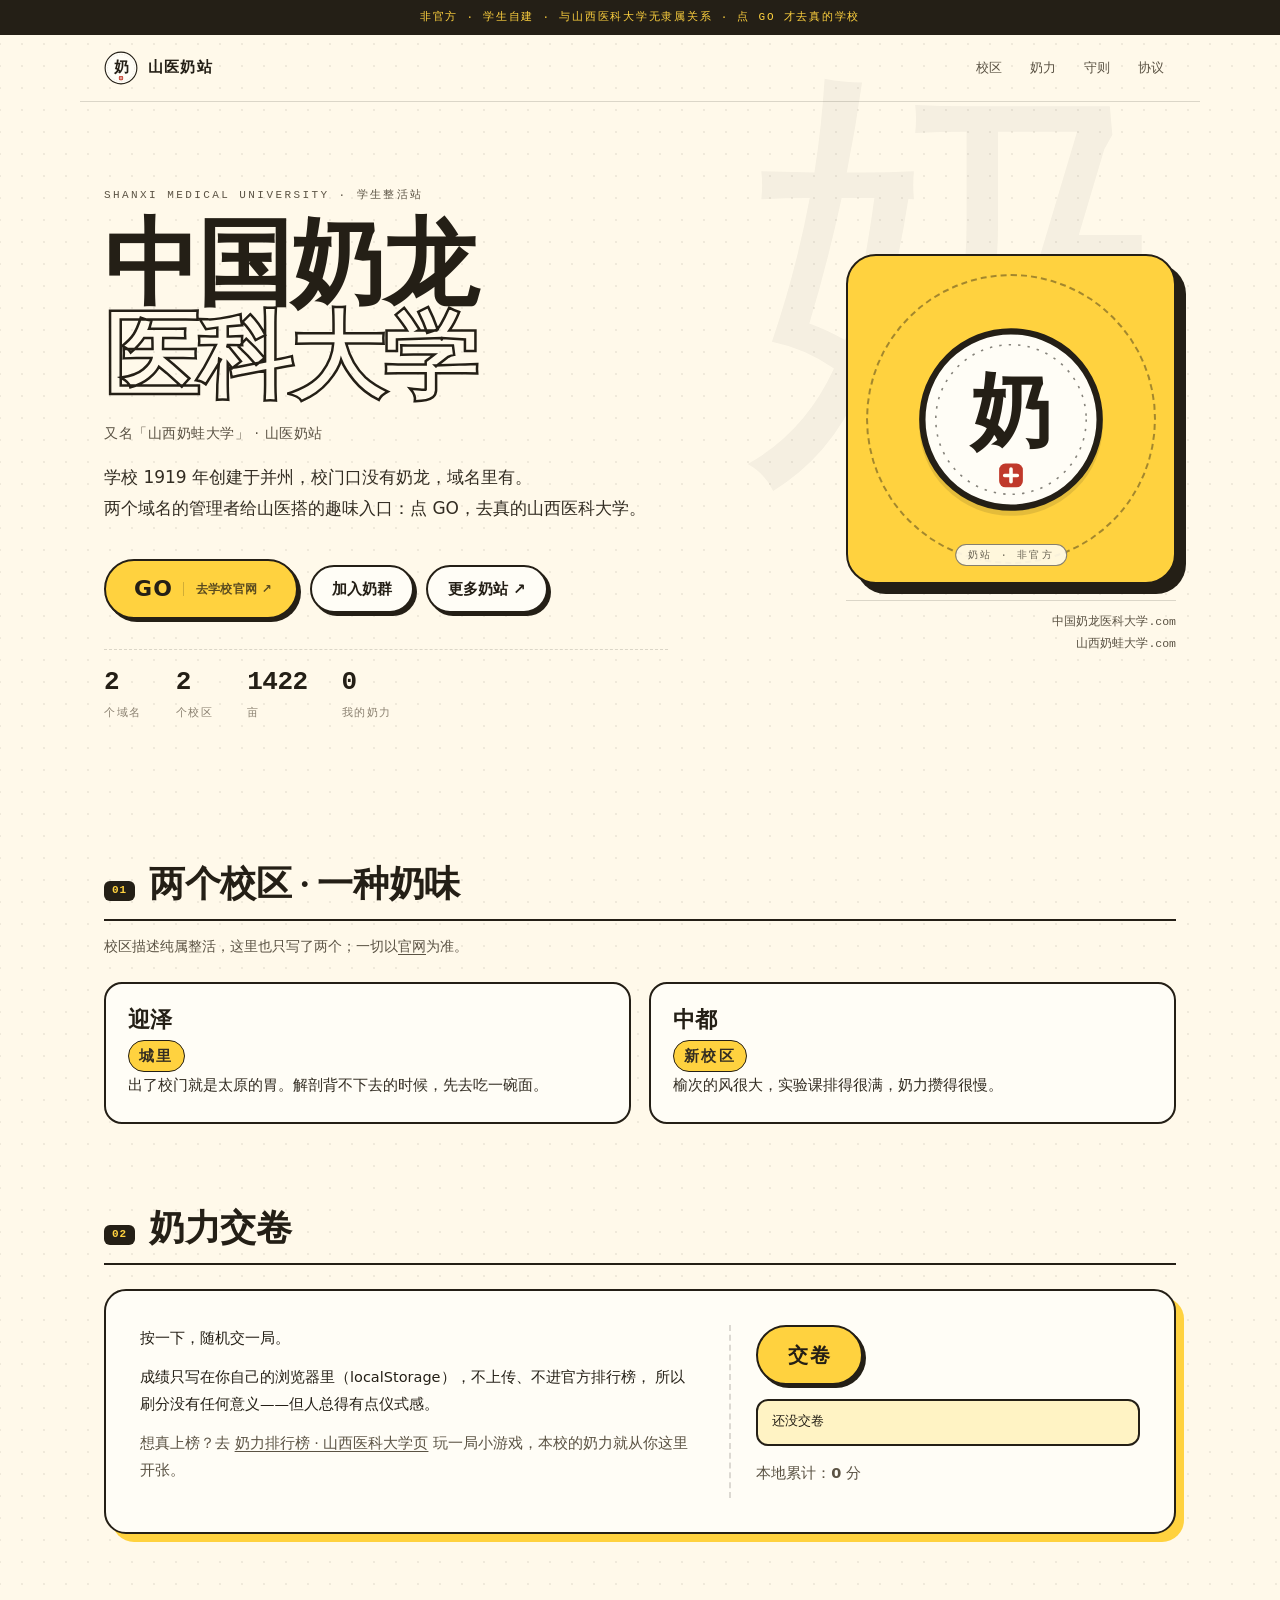
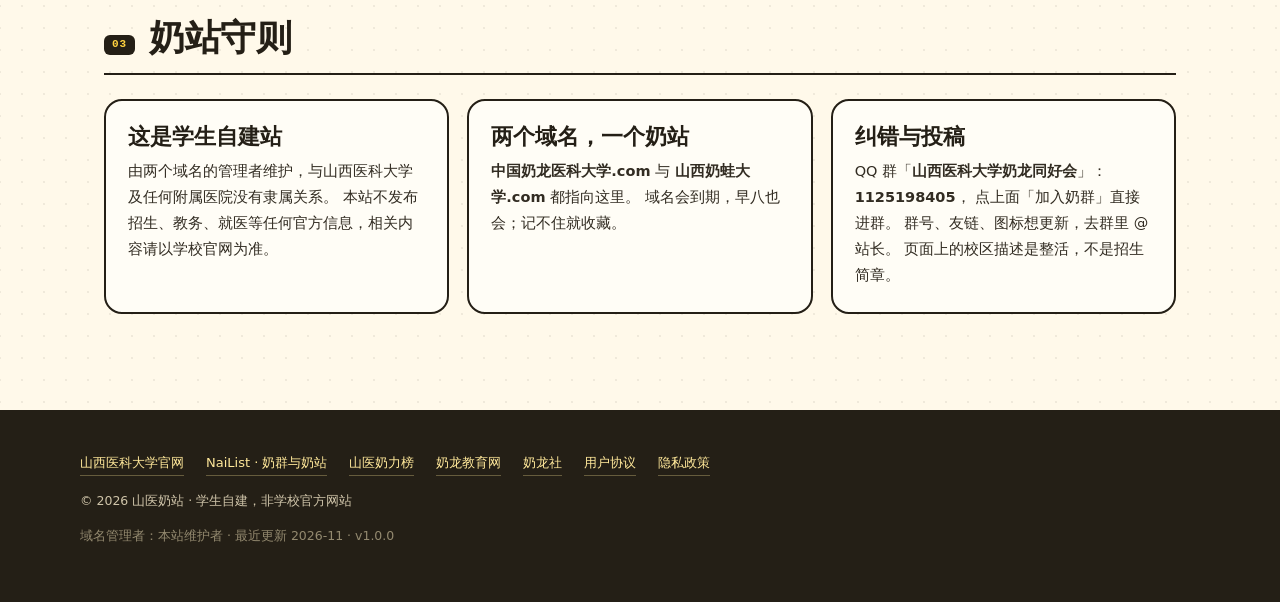
==== index.html @ efa0ead9 "feat: 山医奶站首版（非官方奶龙大学落地页 + CF Pages 自动部署）" ====
<!doctype html>
<html lang="zh-CN">
<head>
  <meta charset="utf-8">
  <meta name="viewport" content="width=device-width, initial-scale=1">
  <title>中国奶龙医科大学 · 山医奶站（非官方）</title>
  <meta name="description" content="山医奶站：中国奶龙医科大学.com 与 山西奶蛙大学.com 两个域名的趣味入口。学生自建、非官方；点 GO 进入山西医科大学官网。">
  <meta name="theme-color" content="#ffd23f">
  <meta property="og:type" content="website">
  <meta property="og:title" content="中国奶龙医科大学 · 山医奶站">
  <meta property="og:description" content="非官方 · 学生自建。两个域名，一个奶站；点 GO 去真的山西医科大学。">
  <link rel="canonical" href="https://xn--fiq06jptdmvcili3hmr1fyf9c.com/">
  <link rel="icon" href="assets/favicon.svg" type="image/svg+xml">
  <link rel="stylesheet" href="assets/styles.css">
</head>
<body>
  <a class="skip" href="#main">跳到正文</a>

  <p class="ribbon">非官方 · 学生自建 · 与山西医科大学无隶属关系 · 点 GO 才去真的学校</p>

  <header class="masthead">
    <a class="brand" href="index.html">
      <img src="assets/mark.svg" alt="" width="40" height="40">
      <span>山医奶站</span>
    </a>
    <nav class="nav" aria-label="站内导航">
      <a href="#campuses">校区</a>
      <a href="#milk">奶力</a>
      <a href="#rules">守则</a>
      <a href="terms.html">协议</a>
    </nav>
  </header>

  <main id="main">
    <section class="hero">
      <div class="hero-copy">
        <p class="eyebrow">SHANXI MEDICAL UNIVERSITY · 学生整活站</p>
        <h1>
          中国奶龙
          <span class="outline">医科大学</span>
        </h1>
        <p class="aka">又名「山西奶蛙大学」 · 山医奶站</p>
        <p class="lede">
          学校 1919 年创建于并州，校门口没有奶龙，域名里有。<br>
          两个域名的管理者给山医搭的趣味入口：点 GO，去真的山西医科大学。
        </p>

        <div class="cta-row">
          <a class="btn btn-go" href="https://www.sxmu.edu.cn/" target="_blank" rel="noopener noreferrer">
            GO
            <span>去学校官网 ↗</span>
          </a>
          <button class="btn" id="join-group" type="button">加入奶群</button>
          <a class="btn" href="https://nai.amoe.cc/" target="_blank" rel="noopener noreferrer">更多奶站 ↗</a>
        </div>

        <ul class="stats">
          <li><b>2</b><span>个域名</span></li>
          <li><b>2</b><span>个校区</span></li>
          <li><b>1422</b><span>亩</span></li>
          <li><b id="milk-total">0</b><span>我的奶力</span></li>
        </ul>
      </div>

      <div class="hero-art">
        <button class="seal-card" id="seal" type="button" aria-label="按一下印章，奶龙出没">
          <span class="seal-ring" aria-hidden="true"></span>
          <img src="assets/mark.svg" alt="山医奶站印章" width="180" height="180">
          <span class="seal-caption">奶站 · 非官方</span>
        </button>
        <p class="art-note">
          中国奶龙医科大学.com<br>
          山西奶蛙大学.com
        </p>
      </div>
    </section>

    <section class="section" id="campuses">
      <h2 class="sec-head"><span class="num">01</span> 两个校区 · 一种奶味</h2>
      <p class="sec-note">校区描述纯属整活，这里也只写了两个；一切以<a href="https://www.sxmu.edu.cn/" target="_blank" rel="noopener noreferrer">官网</a>为准。</p>

      <div class="cards two">
        <article class="card">
          <h3>迎泽</h3>
          <p class="card-tag">城里</p>
          <p>出了校门就是太原的胃。解剖背不下去的时候，先去吃一碗面。</p>
        </article>
        <article class="card">
          <h3>中都</h3>
          <p class="card-tag">新校区</p>
          <p>榆次的风很大，实验课排得很满，奶力攒得很慢。</p>
        </article>
      </div>
    </section>

    <section class="section" id="milk">
      <h2 class="sec-head"><span class="num">02</span> 奶力交卷</h2>

      <div class="game">
        <div class="game-copy">
          <p class="game-title">按一下，随机交一局。</p>
          <p>
            成绩只写在你自己的浏览器里（localStorage），不上传、不进官方排行榜，
            所以刷分没有任何意义——但人总得有点仪式感。
          </p>
          <p class="fine">
            想真上榜？去 <a href="https://naiwa.win/s/32" target="_blank" rel="noopener noreferrer">奶力排行榜 · 山西医科大学页</a>
            玩一局小游戏，本校的奶力就从你这里开张。
          </p>
        </div>
        <div class="game-panel">
          <button class="btn btn-submit" id="submit-milk" type="button">交卷</button>
          <output class="milk-out" id="milk-result" aria-live="polite">还没交卷</output>
          <p class="fine">本地累计：<b id="milk-local">0</b> 分</p>
        </div>
      </div>
    </section>

    <section class="section" id="rules">
      <h2 class="sec-head"><span class="num">03</span> 奶站守则</h2>

      <div class="cards three">
        <article class="card">
          <h3>这是学生自建站</h3>
          <p>
            由两个域名的管理者维护，与山西医科大学及任何附属医院没有隶属关系。
            本站不发布招生、教务、就医等任何官方信息，相关内容请以学校官网为准。
          </p>
        </article>
        <article class="card">
          <h3>两个域名，一个奶站</h3>
          <p>
            <b>中国奶龙医科大学.com</b> 与 <b>山西奶蛙大学.com</b> 都指向这里。
            域名会到期，早八也会；记不住就收藏。
          </p>
        </article>
        <article class="card">
          <h3>纠错与投稿</h3>
          <p>
            QQ 群「<b>山西医科大学奶龙同好会</b>」：<b>1125198405</b>，
            点上面<span class="nowrap">「加入奶群」</span>直接进群。
            群号、友链、图标想更新，去群里 @ 站长。
            页面上的校区描述是整活，不是招生简章。
          </p>
        </article>
      </div>
    </section>
  </main>

  <footer class="footer">
    <div class="footer-inner">
      <div class="footer-links">
        <a href="https://www.sxmu.edu.cn/" target="_blank" rel="noopener noreferrer">山西医科大学官网</a>
        <a href="https://nai.amoe.cc/" target="_blank" rel="noopener noreferrer">NaiList · 奶群与奶站</a>
        <a href="https://naiwa.win/s/32" target="_blank" rel="noopener noreferrer">山医奶力榜</a>
        <a href="https://xn--yuso0z33ulibdy3f.com/" target="_blank" rel="noopener noreferrer">奶龙教育网</a>
        <a href="https://xn--yuso35evj0a.com/" target="_blank" rel="noopener noreferrer">奶龙社</a>
        <a href="terms.html">用户协议</a>
        <a href="privacy.html">隐私政策</a>
      </div>
      <p class="footer-line">
        © <span id="year">2026</span> 山医奶站 · 学生自建，非学校官方网站
      </p>
      <p class="footer-line dim">
        域名管理者：本站维护者 · 最近更新 2026-11 · v1.0.0
      </p>
    </div>
  </footer>

  <div class="toast" id="toast" role="status" aria-live="polite"></div>
  <script src="assets/app.js" defer></script>
</body>
</html>
---- assets/styles.css ----
/* ==========================================================================
   山医奶站 · styles
   无外部依赖：字体走系统栈，图标全是内联 SVG / 文本
   ========================================================================== */

:root {
  --ink: #241f16;
  --ink-2: #5b5344;
  --ink-3: #8a8070;
  --cream: #fff9ea;
  --paper: #fffdf6;
  --yellow: #ffd23f;
  --yellow-2: #ffc21a;
  --seal: #c0392b;
  --line: rgba(36, 31, 22, 0.16);

  --font-sans: system-ui, -apple-system, "PingFang SC", "Microsoft YaHei",
    "Noto Sans SC", "Source Han Sans SC", sans-serif;
  --font-display: "Songti SC", "Noto Serif SC", "Source Han Serif SC", "SimSun",
    Georgia, serif;
  --font-mono: "SFMono-Regular", ui-monospace, "Cascadia Mono", Consolas,
    "Liberation Mono", monospace;

  --page: 1120px;
  --pad: clamp(18px, 4vw, 24px);
}

*,
*::before,
*::after {
  box-sizing: border-box;
}

html {
  scroll-behavior: smooth;
}

body {
  display: flex;
  flex-direction: column;
  min-height: 100vh;
  min-height: 100dvh;
  margin: 0;
  background-color: var(--cream);
  background-image: radial-gradient(rgba(36, 31, 22, 0.07) 1px, transparent 1px);
  background-size: 22px 22px;
  background-position: -11px -11px;
  color: var(--ink);
  font-family: var(--font-sans);
  font-size: 16px;
  line-height: 1.7;
  -webkit-font-smoothing: antialiased;
  text-rendering: optimizeLegibility;
}

main {
  flex: 1 0 auto;
}

::selection {
  background: var(--yellow);
  color: var(--ink);
}

img {
  max-width: 100%;
  height: auto;
  display: block;
}

a {
  color: inherit;
}

:focus-visible {
  outline: 3px solid var(--ink);
  outline-offset: 3px;
  border-radius: 6px;
}

.skip {
  position: absolute;
  top: -70px;
  left: 12px;
  z-index: 100;
  padding: 10px 18px;
  border-radius: 0 0 12px 12px;
  background: var(--ink);
  color: var(--yellow);
  font-size: 14px;
  text-decoration: none;
  transition: top 0.18s ease;
}

.skip:focus {
  top: 0;
}

/* ---------- 顶部条 ---------- */

.ribbon {
  margin: 0;
  padding: 9px var(--pad);
  background: var(--ink);
  color: var(--yellow);
  font-family: var(--font-mono);
  font-size: 11px;
  letter-spacing: 0.16em;
  text-align: center;
  line-height: 1.5;
}

/* ---------- 站头 ---------- */

.masthead {
  display: flex;
  align-items: center;
  justify-content: space-between;
  gap: 16px;
  flex-wrap: wrap;
  width: 100%;
  max-width: var(--page);
  margin: 0 auto;
  padding: 16px var(--pad);
  border-bottom: 1px solid var(--line);
}

.masthead-doc {
  max-width: 780px;
}

.brand {
  display: inline-flex;
  align-items: center;
  gap: 10px;
  font-weight: 700;
  letter-spacing: 0.08em;
  text-decoration: none;
  font-size: 15px;
}

.brand img {
  width: 34px;
  height: 34px;
}

.nav {
  display: flex;
  gap: 4px;
  flex-wrap: wrap;
  font-size: 13px;
}

.nav a {
  padding: 6px 12px;
  border-radius: 999px;
  text-decoration: none;
  color: var(--ink-2);
  transition: background 0.15s ease, color 0.15s ease;
}

.nav a:hover {
  background: rgba(36, 31, 22, 0.07);
  color: var(--ink);
}

/* ---------- Hero ---------- */

.hero {
  position: relative;
  display: grid;
  grid-template-columns: minmax(0, 1.12fr) minmax(0, 0.88fr);
  gap: clamp(28px, 5vw, 64px);
  align-items: center;
  max-width: var(--page);
  margin: 0 auto;
  padding: clamp(44px, 7vw, 84px) var(--pad) clamp(36px, 5vw, 56px);
  isolation: isolate;
}

.hero::before {
  content: "奶";
  position: absolute;
  right: 2%;
  top: -6%;
  z-index: -1;
  font-family: var(--font-display);
  font-size: clamp(220px, 34vw, 460px);
  line-height: 1;
  color: rgba(36, 31, 22, 0.045);
  pointer-events: none;
  user-select: none;
}

.eyebrow {
  margin: 0;
  font-family: var(--font-mono);
  font-size: 11px;
  letter-spacing: 0.22em;
  color: var(--ink-2);
}

h1 {
  margin: 14px 0 0;
  font-family: var(--font-display);
  font-weight: 700;
  font-size: clamp(46px, 7.4vw, 96px);
  line-height: 0.98;
  letter-spacing: -0.02em;
}

.outline {
  display: block;
  -webkit-text-stroke: 2.5px var(--ink);
  color: transparent;
}

@supports not (-webkit-text-stroke: 1px black) {
  .outline {
    color: var(--ink);
  }
}

.aka {
  margin: 18px 0 0;
  font-size: 14px;
  letter-spacing: 0.04em;
  color: var(--ink-2);
}

.lede {
  margin: 16px 0 0;
  max-width: 37em;
  font-size: clamp(15px, 1.6vw, 17px);
  line-height: 1.85;
  color: #322c22;
  text-wrap: pretty;
}

.cta-row {
  display: flex;
  flex-wrap: wrap;
  align-items: center;
  gap: 12px;
  margin-top: clamp(24px, 4vw, 34px);
}

/* ---------- 按钮 ---------- */

.btn {
  display: inline-flex;
  align-items: center;
  gap: 10px;
  padding: 13px 20px;
  border: 2px solid var(--ink);
  border-radius: 999px;
  background: var(--paper);
  color: var(--ink);
  font: inherit;
  font-weight: 700;
  font-size: 15px;
  line-height: 1.2;
  text-decoration: none;
  cursor: pointer;
  box-shadow: 3px 3px 0 var(--ink);
  transition: transform 0.16s ease, box-shadow 0.16s ease, background 0.16s ease;
}

.btn:hover {
  transform: translate(-1px, -1px);
  box-shadow: 5px 5px 0 var(--ink);
  background: #fff;
}

.btn:active {
  transform: translate(2px, 2px);
  box-shadow: 1px 1px 0 var(--ink);
}

.btn-go {
  padding: 15px 24px 15px 28px;
  background: var(--yellow);
  font-size: 22px;
  letter-spacing: 0.05em;
}

.btn-go span {
  padding-left: 12px;
  border-left: 1px solid rgba(36, 31, 22, 0.28);
  font-size: 12px;
  font-weight: 600;
  letter-spacing: 0.02em;
  opacity: 0.75;
}

.btn-go:hover {
  background: var(--yellow-2);
}

/* ---------- 数据条 ---------- */

.stats {
  display: flex;
  flex-wrap: wrap;
  gap: 12px 34px;
  margin: 30px 0 0;
  padding: 18px 0 0;
  list-style: none;
  border-top: 1px dashed var(--line);
}

.stats b {
  display: block;
  font-family: var(--font-mono);
  font-size: 26px;
  line-height: 1.1;
  letter-spacing: -0.02em;
}

.stats span {
  font-size: 11px;
  letter-spacing: 0.14em;
  color: var(--ink-3);
}

/* ---------- 印章 ---------- */

.hero-art {
  display: grid;
  justify-items: end;
  gap: 16px;
}

.seal-card {
  position: relative;
  display: grid;
  place-items: center;
  width: 100%;
  max-width: 330px;
  aspect-ratio: 1;
  padding: 0;
  overflow: hidden;
  border: 2px solid var(--ink);
  border-radius: 30px;
  background: var(--yellow);
  box-shadow: 10px 10px 0 var(--ink);
  cursor: pointer;
  transition: transform 0.2s ease, box-shadow 0.2s ease;
}

.seal-card:hover {
  transform: translate(-2px, -2px) rotate(-0.6deg);
  box-shadow: 13px 13px 0 var(--ink);
}

.seal-card:active {
  transform: translate(4px, 4px);
  box-shadow: 6px 6px 0 var(--ink);
}

.seal-ring {
  position: absolute;
  inset: 18px;
  border: 2px dashed rgba(36, 31, 22, 0.42);
  border-radius: 50%;
  animation: spin 28s linear infinite;
}

.seal-card img {
  position: relative;
  z-index: 1;
  width: 58%;
  filter: drop-shadow(0 5px 0 rgba(36, 31, 22, 0.12));
  transition: transform 0.3s ease;
}

.seal-card:hover img {
  transform: rotate(-4deg) scale(1.04);
}

.seal-caption {
  position: absolute;
  bottom: 16px;
  left: 50%;
  transform: translateX(-50%);
  padding: 3px 12px;
  border: 1.5px solid rgba(36, 31, 22, 0.55);
  border-radius: 999px;
  background: rgba(255, 250, 234, 0.92);
  text-align: center;
  font-family: var(--font-mono);
  font-size: 10px;
  letter-spacing: 0.22em;
  white-space: nowrap;
  color: rgba(36, 31, 22, 0.7);
}

.art-note {
  width: 100%;
  max-width: 330px;
  margin: 0;
  padding-top: 10px;
  border-top: 1px solid var(--line);
  font-family: var(--font-mono);
  font-size: 11.5px;
  line-height: 1.9;
  color: var(--ink-2);
  text-align: right;
  word-break: break-all;
}

/* ---------- 区块 ---------- */

.section {
  max-width: var(--page);
  margin: 0 auto;
  padding: clamp(46px, 7vw, 82px) var(--pad) 0;
}

.sec-head {
  display: flex;
  align-items: baseline;
  gap: 14px;
  margin: 0;
  padding-bottom: 12px;
  border-bottom: 2px solid var(--ink);
  font-family: var(--font-display);
  font-size: clamp(24px, 3.2vw, 36px);
  line-height: 1.25;
  letter-spacing: -0.01em;
}

.num {
  flex: none;
  padding: 3px 8px;
  border-radius: 6px;
  background: var(--ink);
  color: var(--yellow);
  font-family: var(--font-mono);
  font-size: 11px;
  letter-spacing: 0.08em;
  transform: translateY(-3px);
}

.sec-note {
  margin: 14px 0 0;
  font-size: 13.5px;
  color: var(--ink-2);
}

.sec-note a {
  text-decoration: underline;
  text-underline-offset: 3px;
}

.nowrap {
  white-space: nowrap;
}

.cards {
  display: grid;
  gap: 18px;
  margin-top: 24px;
}

.three {
  grid-template-columns: repeat(auto-fit, minmax(228px, 1fr));
}

.two {
  grid-template-columns: repeat(2, minmax(0, 1fr));
}

@media (max-width: 620px) {
  .two {
    grid-template-columns: 1fr;
  }
}

.card {
  padding: 22px 22px 24px;
  border: 2px solid var(--ink);
  border-radius: 18px;
  background: var(--paper);
  transition: transform 0.18s ease, box-shadow 0.18s ease;
}

.card:hover {
  transform: translate(-2px, -3px);
  box-shadow: 6px 6px 0 var(--ink);
}

.card h3 {
  margin: 0 0 6px;
  font-family: var(--font-display);
  font-size: 22px;
  line-height: 1.3;
}

.card-tag {
  display: inline-block;
  margin: 0 0 12px;
  padding: 2px 10px;
  border: 1.5px solid var(--ink);
  border-radius: 999px;
  background: var(--yellow);
  font-size: 10.5px;
  font-weight: 700;
  letter-spacing: 0.16em;
}

.card p {
  margin: 0;
  font-size: 14.5px;
  line-height: 1.8;
  color: #322c22;
}

/* ---------- 奶力交卷 ---------- */

.game {
  display: grid;
  grid-template-columns: minmax(0, 1.15fr) minmax(0, 0.85fr);
  gap: clamp(20px, 3vw, 32px);
  margin-top: 24px;
  padding: clamp(22px, 3.4vw, 34px);
  border: 2px solid var(--ink);
  border-radius: 22px;
  background: var(--paper);
  box-shadow: 8px 8px 0 var(--yellow);
}

.game-title {
  margin: 0 0 10px;
  font-family: var(--font-display);
  font-size: clamp(21px, 2.6vw, 28px);
}

.game p {
  margin: 0 0 12px;
  font-size: 14.5px;
  line-height: 1.85;
}

.fine {
  margin: 0;
  font-size: 12.5px;
  line-height: 1.75;
  color: var(--ink-2);
}

.fine a {
  text-decoration: underline;
  text-underline-offset: 3px;
}

.game-panel {
  display: grid;
  gap: 14px;
  align-content: center;
  justify-items: start;
  padding-left: clamp(0px, 2vw, 26px);
  border-left: 2px dashed var(--line);
}

.btn-submit {
  padding: 16px 30px;
  background: var(--yellow);
  font-size: 20px;
  letter-spacing: 0.08em;
}

.milk-out {
  display: block;
  width: 100%;
  padding: 10px 14px;
  border: 2px solid var(--ink);
  border-radius: 12px;
  background: #fff3c4;
  font-family: var(--font-mono);
  font-size: 13px;
  min-height: 2.6em;
}

/* ---------- 协议 / 政策页 ---------- */

.prose {
  max-width: 780px;
  margin: 0 auto;
  padding: clamp(36px, 6vw, 68px) var(--pad) 0;
}

.prose h1 {
  margin: 0 0 14px;
  font-family: var(--font-display);
  font-size: clamp(32px, 5vw, 50px);
  line-height: 1.15;
}

.prose-meta {
  margin: 0 0 28px;
  padding-bottom: 16px;
  border-bottom: 2px solid var(--ink);
  font-family: var(--font-mono);
  font-size: 11.5px;
  line-height: 1.7;
  color: var(--ink-3);
  letter-spacing: 0.02em;
}

.prose h2 {
  margin: 34px 0 10px;
  font-family: var(--font-display);
  font-size: clamp(19px, 2.4vw, 24px);
  line-height: 1.4;
}

.prose p,
.prose li {
  font-size: 15px;
  line-height: 1.9;
  color: #322c22;
}

.prose ul {
  display: grid;
  gap: 4px;
  margin: 10px 0;
  padding-left: 1.2em;
}

.prose a {
  text-decoration: underline;
  text-underline-offset: 3px;
}

.prose code {
  padding: 1px 6px;
  border: 1px solid var(--line);
  border-radius: 6px;
  background: #fff3c4;
  font-family: var(--font-mono);
  font-size: 0.88em;
}

.prose-back {
  margin-top: 40px;
  padding-top: 18px;
  border-top: 1px dashed var(--line);
  font-size: 14px;
}

/* ---------- 404 ---------- */

.lost {
  display: grid;
  place-content: center;
  gap: 8px;
  min-height: 60vh;
  padding: 48px var(--pad);
  text-align: center;
}

.lost h1 {
  margin: 6px 0 0;
  font-family: var(--font-mono);
  font-size: clamp(72px, 15vw, 140px);
  line-height: 1;
  letter-spacing: -0.04em;
}

.lost-text {
  margin: 6px 0 18px;
  font-size: 15px;
  color: var(--ink-2);
}

.lost .cta-row {
  justify-content: center;
}

/* ---------- 页脚 ---------- */

.footer {
  margin-top: clamp(60px, 9vw, 96px);
  padding: 40px var(--pad) 56px;
  border-top: 2px solid var(--ink);
  background: var(--ink);
  color: #f4ecd8;
}

.footer-inner {
  display: grid;
  gap: 14px;
  max-width: var(--page);
  margin: 0 auto;
}

.footer-links {
  display: flex;
  flex-wrap: wrap;
  gap: 10px 22px;
  font-size: 13px;
}

.footer-links a {
  color: #ffe89a;
  text-decoration: none;
  border-bottom: 1px solid rgba(255, 232, 154, 0.3);
  transition: border-color 0.15s ease;
}

.footer-links a:hover {
  border-bottom-color: #ffe89a;
}

.footer-line {
  margin: 0;
  font-size: 12.5px;
  color: #cfc4a9;
}

.footer-line.dim {
  color: #93896f;
}

.footer :focus-visible {
  outline-color: var(--yellow);
}

/* ---------- Toast ---------- */

.toast {
  position: fixed;
  left: 50%;
  bottom: 26px;
  z-index: 50;
  max-width: calc(100vw - 40px);
  padding: 12px 20px;
  border: 2px solid #ffe89a;
  border-radius: 999px;
  background: var(--ink);
  color: #ffe89a;
  font-size: 13.5px;
  line-height: 1.5;
  opacity: 0;
  transform: translate(-50%, 16px);
  pointer-events: none;
  transition: opacity 0.22s ease, transform 0.22s ease;
}

.toast.show {
  opacity: 1;
  transform: translate(-50%, 0);
}

/* ---------- 盖章彩蛋 ---------- */

.burst {
  position: absolute;
  z-index: 2;
  font-size: 20px;
  animation: float-up 900ms ease-out forwards;
  pointer-events: none;
}

.burst.b1 { left: 14%; top: 46%; }
.burst.b2 { left: 28%; top: 66%; }
.burst.b3 { left: 42%; top: 40%; }
.burst.b4 { left: 56%; top: 62%; }
.burst.b5 { left: 70%; top: 44%; }
.burst.b6 { left: 82%; top: 64%; }

@keyframes float-up {
  from {
    opacity: 1;
    transform: translateY(0) scale(0.8) rotate(0deg);
  }
  to {
    opacity: 0;
    transform: translateY(-46px) scale(1.35) rotate(12deg);
  }
}

@keyframes spin {
  to {
    transform: rotate(360deg);
  }
}

/* ---------- 响应式 ---------- */

@media (max-width: 880px) {
  .hero {
    grid-template-columns: 1fr;
    padding-bottom: 20px;
  }

  .hero-art {
    justify-items: start;
    order: 2;
  }

  .art-note {
    text-align: left;
  }

  .seal-card {
    max-width: 280px;
  }

  .game {
    grid-template-columns: 1fr;
  }

  .game-panel {
    padding-left: 0;
    padding-top: 20px;
    border-left: 0;
    border-top: 2px dashed var(--line);
  }
}

@media (max-width: 520px) {
  .ribbon {
    font-size: 10px;
    letter-spacing: 0.08em;
  }

  .cta-row .btn {
    flex: 1 1 auto;
    justify-content: center;
  }

  .btn-go {
    flex: 1 1 100%;
    justify-content: center;
  }

  .stats {
    gap: 10px 24px;
  }
}

/* ---------- 动效偏好 ---------- */

@media (prefers-reduced-motion: reduce) {
  html {
    scroll-behavior: auto;
  }

  *,
  *::before,
  *::after {
    animation-duration: 0.001ms !important;
    animation-iteration-count: 1 !important;
    transition-duration: 0.001ms !important;
  }
}
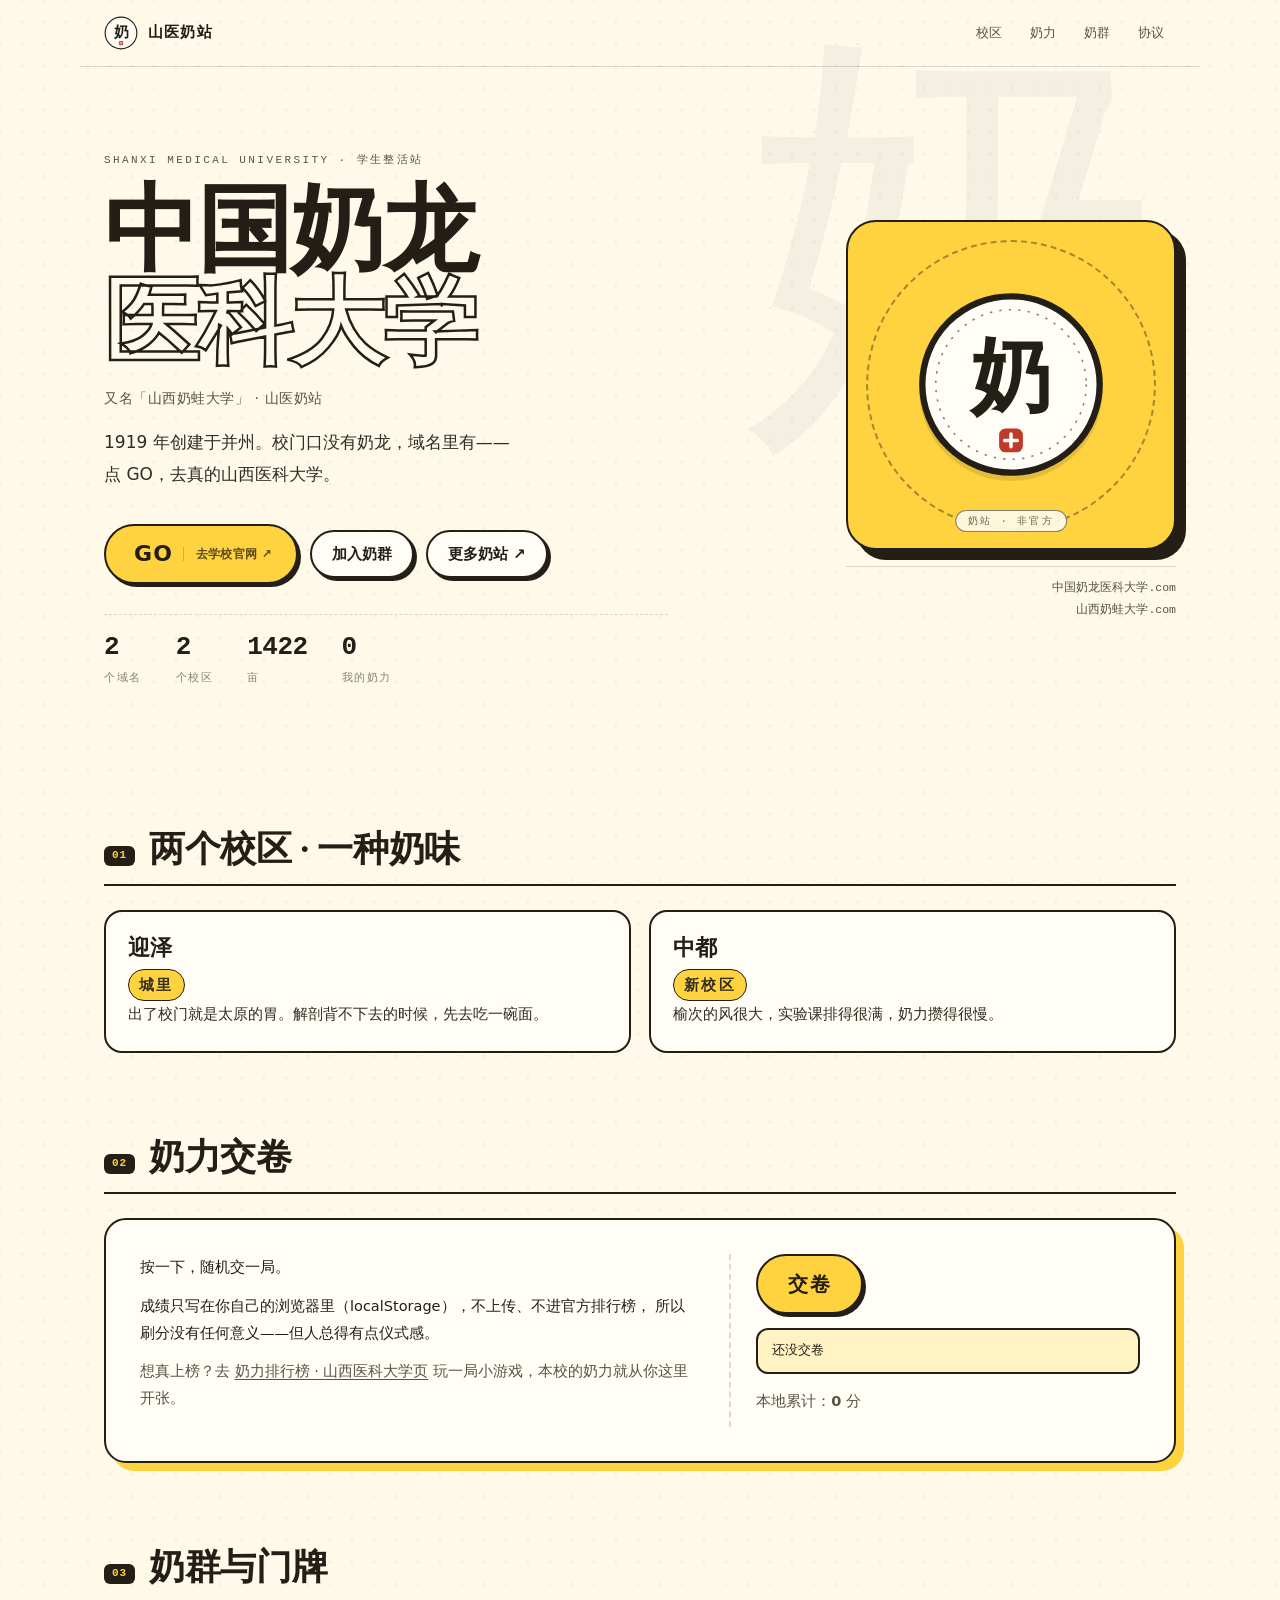
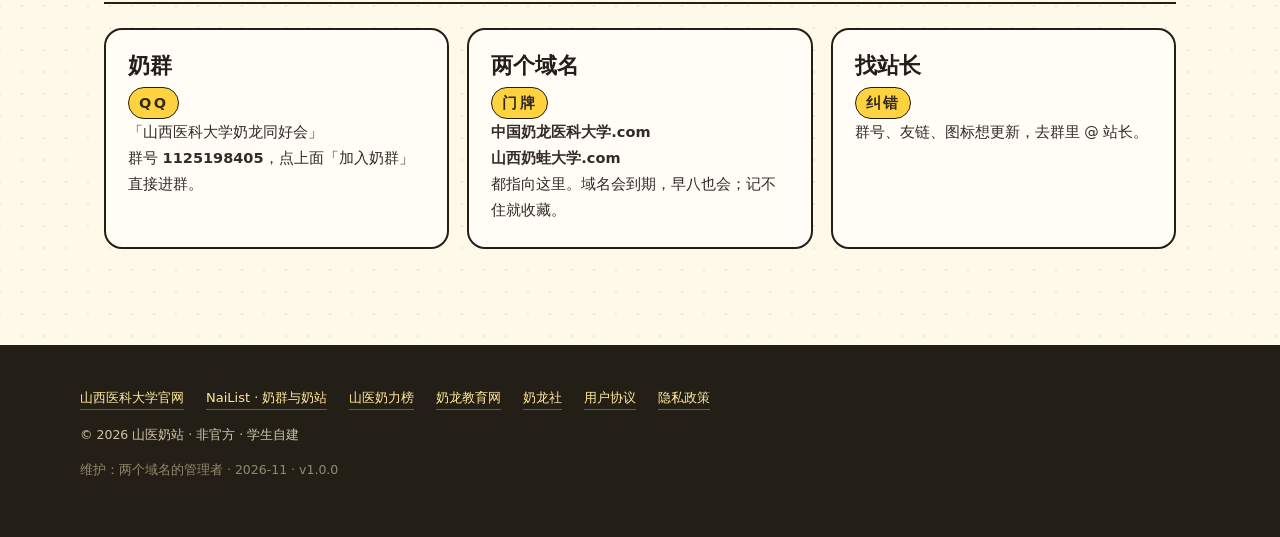
==== commit 1c300221: "copy: 删掉重复的自我介绍与免责解释，只留页脚一行" ====
--- a/index.html
+++ b/index.html
@@ -16,8 +16,6 @@
 <body>
   <a class="skip" href="#main">跳到正文</a>
 
-  <p class="ribbon">非官方 · 学生自建 · 与山西医科大学无隶属关系 · 点 GO 才去真的学校</p>
-
   <header class="masthead">
     <a class="brand" href="index.html">
       <img src="assets/mark.svg" alt="" width="40" height="40">
@@ -26,7 +24,7 @@
     <nav class="nav" aria-label="站内导航">
       <a href="#campuses">校区</a>
       <a href="#milk">奶力</a>
-      <a href="#rules">守则</a>
+      <a href="#rules">奶群</a>
       <a href="terms.html">协议</a>
     </nav>
   </header>
@@ -41,8 +39,8 @@
         </h1>
         <p class="aka">又名「山西奶蛙大学」 · 山医奶站</p>
         <p class="lede">
-          学校 1919 年创建于并州，校门口没有奶龙，域名里有。<br>
-          两个域名的管理者给山医搭的趣味入口：点 GO，去真的山西医科大学。
+          1919 年创建于并州。校门口没有奶龙，域名里有——<br>
+          点 GO，去真的山西医科大学。
         </p>
 
         <div class="cta-row">
@@ -77,7 +75,6 @@
 
     <section class="section" id="campuses">
       <h2 class="sec-head"><span class="num">01</span> 两个校区 · 一种奶味</h2>
-      <p class="sec-note">校区描述纯属整活，这里也只写了两个；一切以<a href="https://www.sxmu.edu.cn/" target="_blank" rel="noopener noreferrer">官网</a>为准。</p>
 
       <div class="cards two">
         <article class="card">
@@ -117,31 +114,30 @@
     </section>
 
     <section class="section" id="rules">
-      <h2 class="sec-head"><span class="num">03</span> 奶站守则</h2>
+      <h2 class="sec-head"><span class="num">03</span> 奶群与门牌</h2>
 
       <div class="cards three">
         <article class="card">
-          <h3>这是学生自建站</h3>
+          <h3>奶群</h3>
+          <p class="card-tag">QQ</p>
           <p>
-            由两个域名的管理者维护，与山西医科大学及任何附属医院没有隶属关系。
-            本站不发布招生、教务、就医等任何官方信息，相关内容请以学校官网为准。
+            「山西医科大学奶龙同好会」<br>
+            群号 <b>1125198405</b>，点上面<span class="nowrap">「加入奶群」</span>直接进群。
           </p>
         </article>
         <article class="card">
-          <h3>两个域名，一个奶站</h3>
+          <h3>两个域名</h3>
+          <p class="card-tag">门牌</p>
           <p>
-            <b>中国奶龙医科大学.com</b> 与 <b>山西奶蛙大学.com</b> 都指向这里。
-            域名会到期，早八也会；记不住就收藏。
+            <b>中国奶龙医科大学.com</b><br>
+            <b>山西奶蛙大学.com</b><br>
+            都指向这里。域名会到期，早八也会；记不住就收藏。
           </p>
         </article>
         <article class="card">
-          <h3>纠错与投稿</h3>
-          <p>
-            QQ 群「<b>山西医科大学奶龙同好会</b>」：<b>1125198405</b>，
-            点上面<span class="nowrap">「加入奶群」</span>直接进群。
-            群号、友链、图标想更新，去群里 @ 站长。
-            页面上的校区描述是整活，不是招生简章。
-          </p>
+          <h3>找站长</h3>
+          <p class="card-tag">纠错</p>
+          <p>群号、友链、图标想更新，去群里 @ 站长。</p>
         </article>
       </div>
     </section>
@@ -159,10 +155,10 @@
         <a href="privacy.html">隐私政策</a>
       </div>
       <p class="footer-line">
-        © <span id="year">2026</span> 山医奶站 · 学生自建，非学校官方网站
+        © <span id="year">2026</span> 山医奶站 · 非官方 · 学生自建
       </p>
       <p class="footer-line dim">
-        域名管理者：本站维护者 · 最近更新 2026-11 · v1.0.0
+        维护：两个域名的管理者 · 2026-11 · v1.0.0
       </p>
     </div>
   </footer>
--- a/assets/styles.css
+++ b/assets/styles.css
@@ -94,20 +94,6 @@
 
 .skip:focus {
   top: 0;
-}
-
-/* ---------- 顶部条 ---------- */
-
-.ribbon {
-  margin: 0;
-  padding: 9px var(--pad);
-  background: var(--ink);
-  color: var(--yellow);
-  font-family: var(--font-mono);
-  font-size: 11px;
-  letter-spacing: 0.16em;
-  text-align: center;
-  line-height: 1.5;
 }
 
 /* ---------- 站头 ---------- */
@@ -822,11 +808,6 @@
 }
 
 @media (max-width: 520px) {
-  .ribbon {
-    font-size: 10px;
-    letter-spacing: 0.08em;
-  }
-
   .cta-row .btn {
     flex: 1 1 auto;
     justify-content: center;
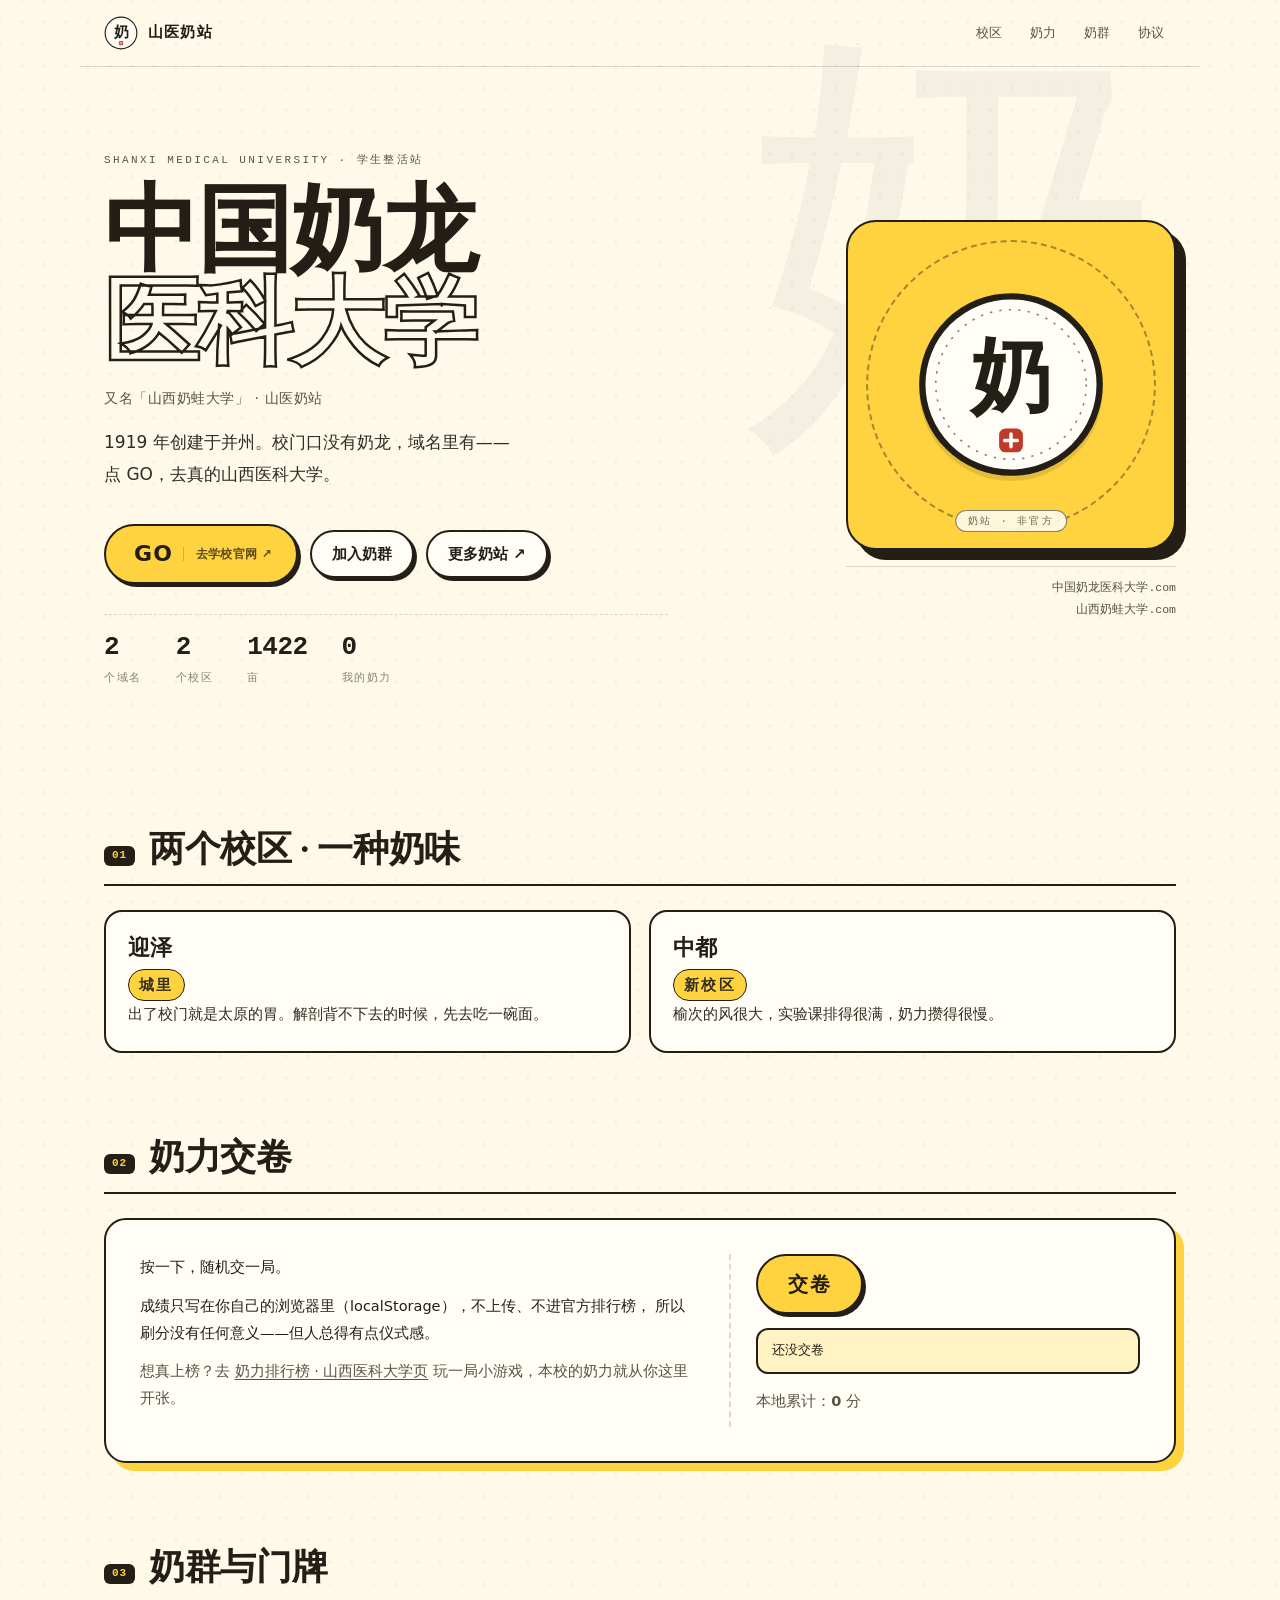
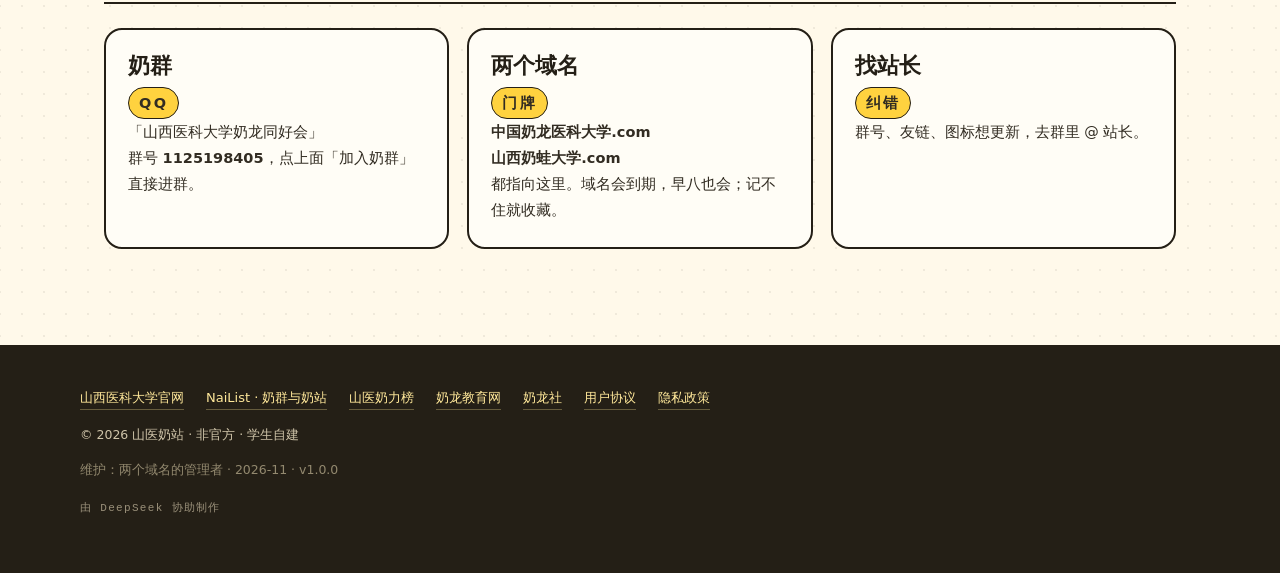
==== commit 3b844713: "chore: 页脚标注页面由 DeepSeek 协助制作" ====
--- a/index.html
+++ b/index.html
@@ -160,6 +160,7 @@
       <p class="footer-line dim">
         维护：两个域名的管理者 · 2026-11 · v1.0.0
       </p>
+      <p class="footer-line credit">由 DeepSeek 协助制作</p>
     </div>
   </footer>
 
--- a/assets/styles.css
+++ b/assets/styles.css
@@ -710,6 +710,14 @@
   color: #93896f;
 }
 
+.footer-line.credit {
+  margin-top: 4px;
+  font-family: var(--font-mono);
+  font-size: 11px;
+  letter-spacing: 0.12em;
+  color: #9a907a;
+}
+
 .footer :focus-visible {
   outline-color: var(--yellow);
 }
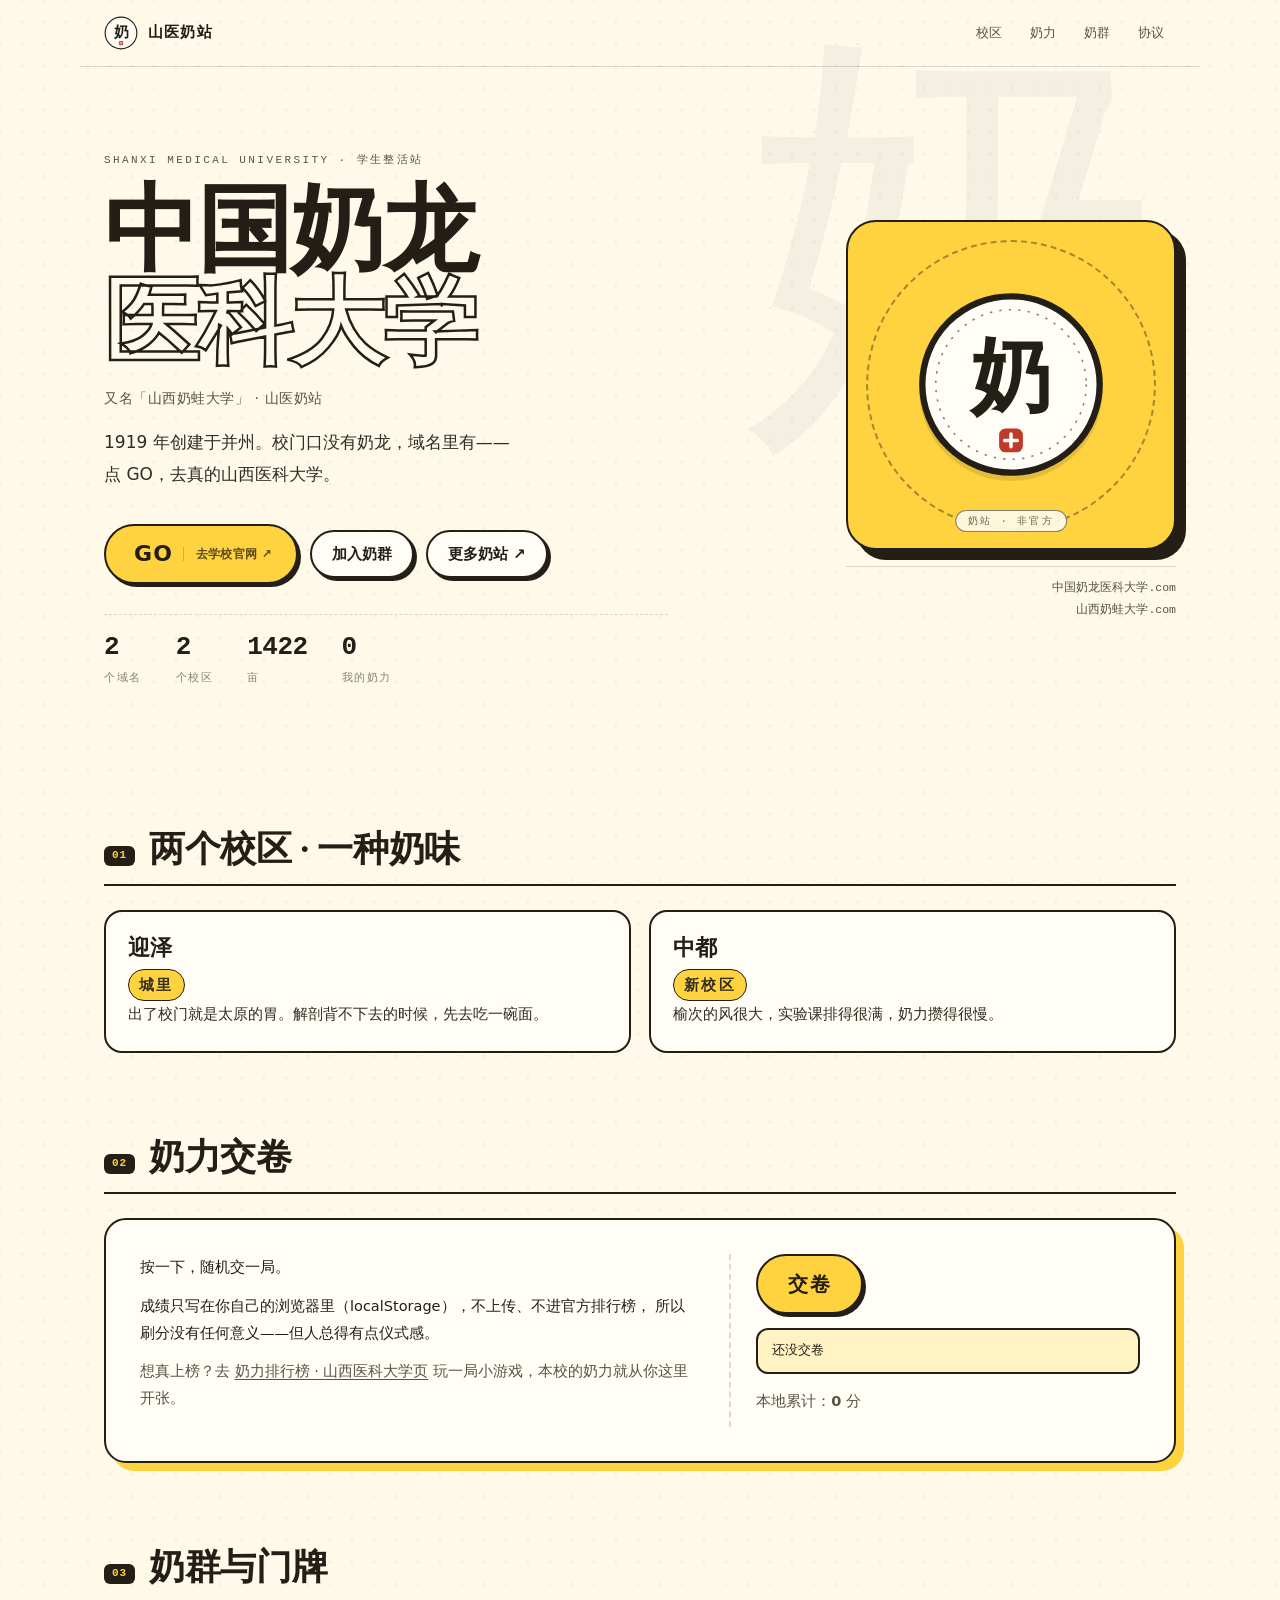
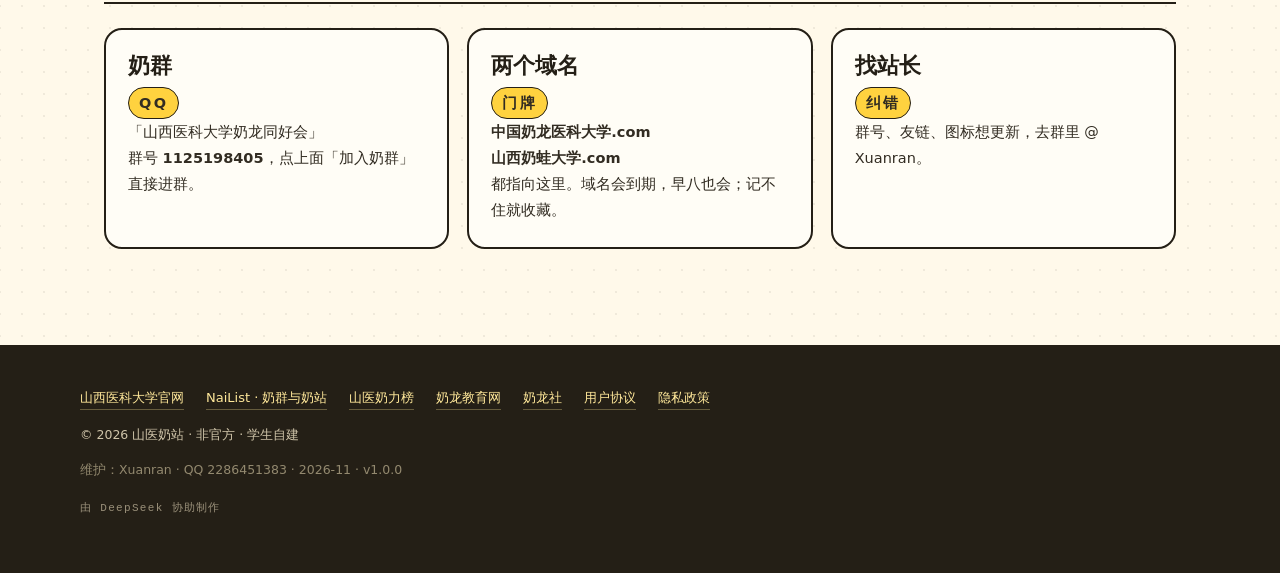
==== commit 7004cf83: "chore: 标注维护者 Xuanran 与 QQ 联系方式" ====
--- a/index.html
+++ b/index.html
@@ -137,7 +137,7 @@
         <article class="card">
           <h3>找站长</h3>
           <p class="card-tag">纠错</p>
-          <p>群号、友链、图标想更新，去群里 @ 站长。</p>
+          <p>群号、友链、图标想更新，去群里 @ Xuanran。</p>
         </article>
       </div>
     </section>
@@ -158,7 +158,7 @@
         © <span id="year">2026</span> 山医奶站 · 非官方 · 学生自建
       </p>
       <p class="footer-line dim">
-        维护：两个域名的管理者 · 2026-11 · v1.0.0
+        维护：Xuanran · QQ 2286451383 · 2026-11 · v1.0.0
       </p>
       <p class="footer-line credit">由 DeepSeek 协助制作</p>
     </div>
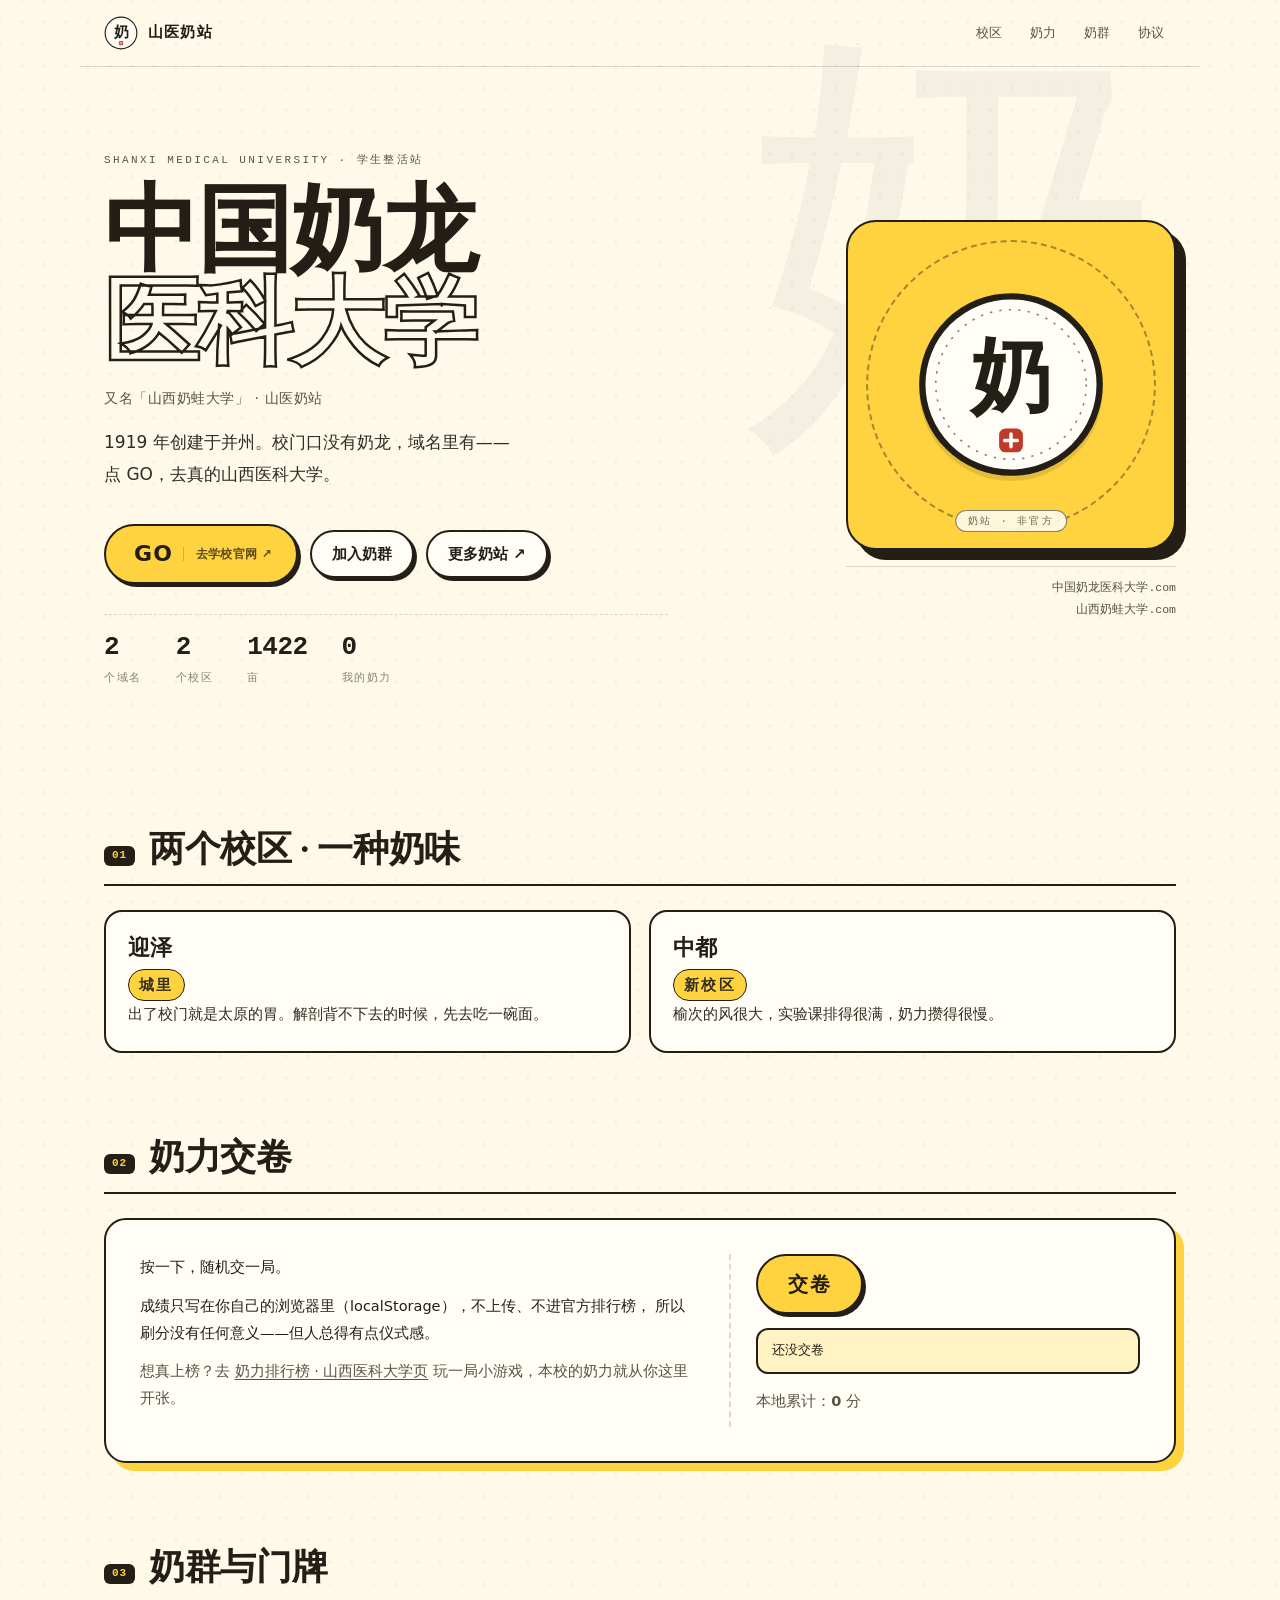
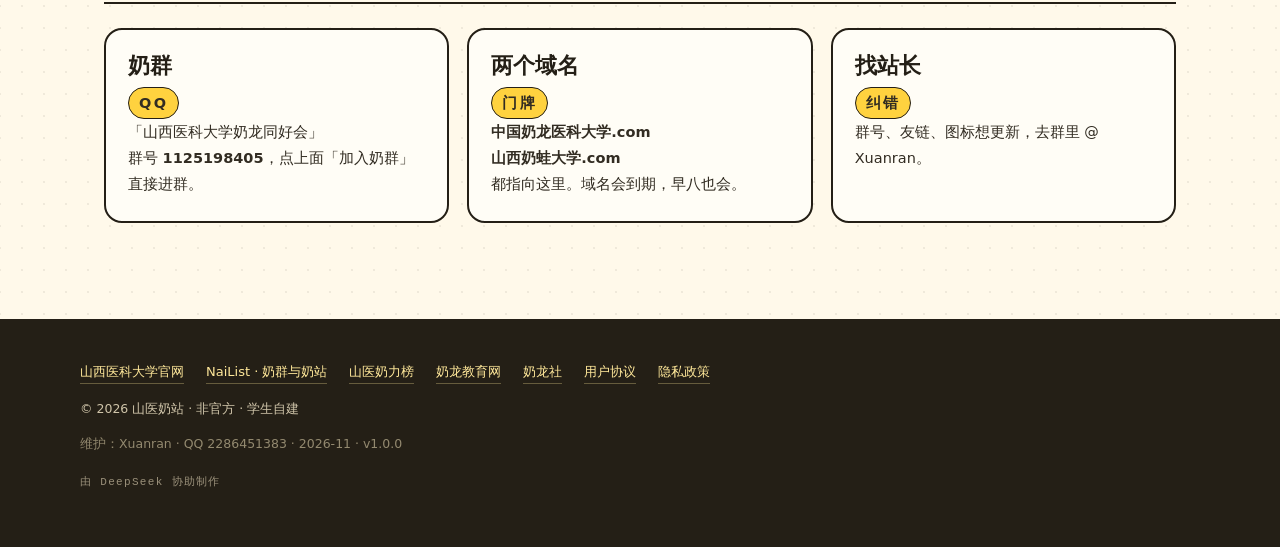
==== commit 80d9da52: "copy: 删掉域名卡里的「记不住就收藏」" ====
--- a/index.html
+++ b/index.html
@@ -131,7 +131,7 @@
           <p>
             <b>中国奶龙医科大学.com</b><br>
             <b>山西奶蛙大学.com</b><br>
-            都指向这里。域名会到期，早八也会；记不住就收藏。
+            都指向这里。域名会到期，早八也会。
           </p>
         </article>
         <article class="card">
